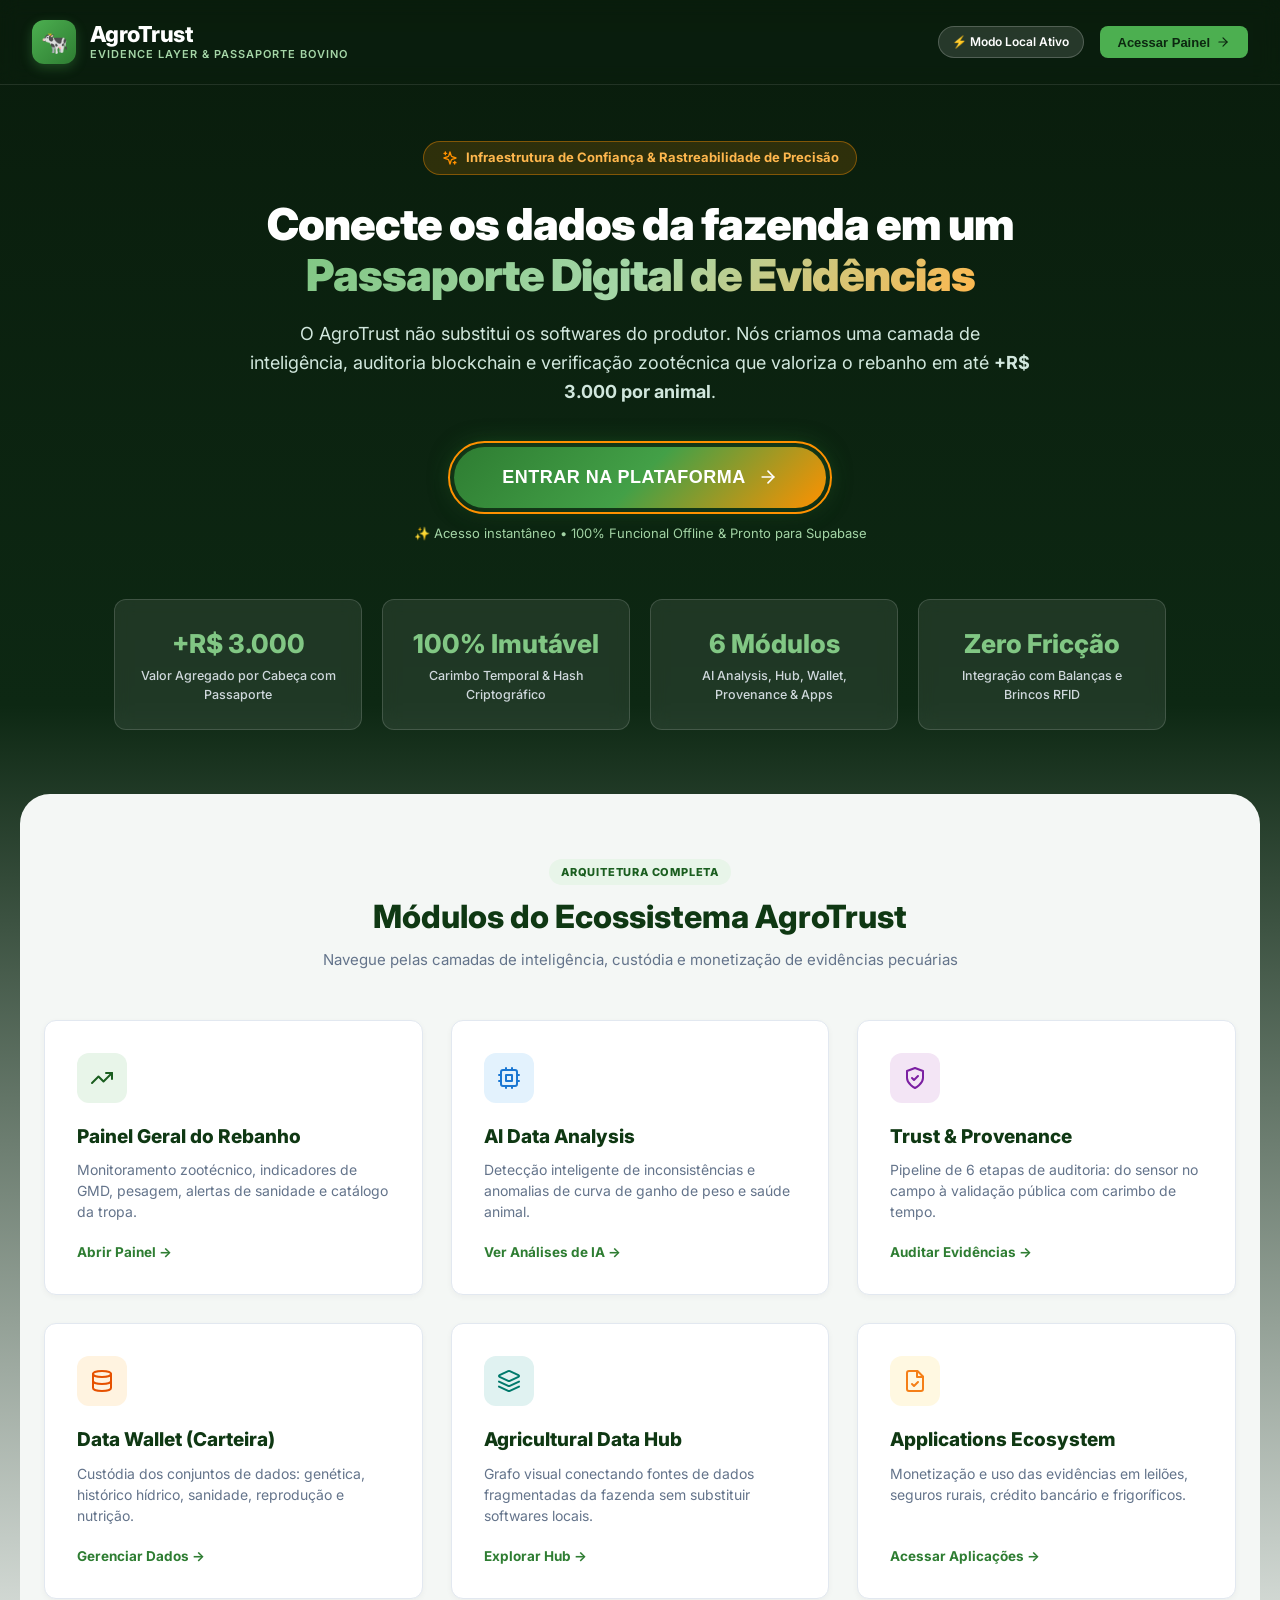
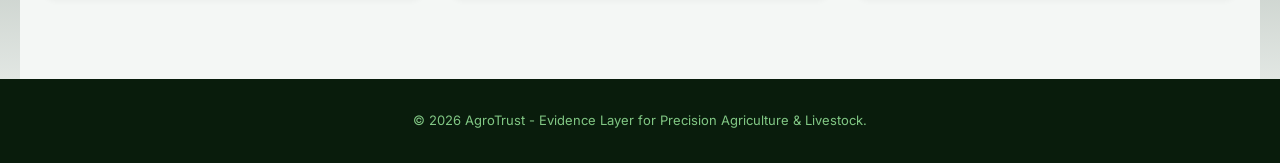
==== index.html @ 1396b115 "feat: AgroTrust Dashboard (client-side, GitHub Pages)" ====
﻿<!doctype html>
<html lang="pt-BR">
  <head>
    <meta charset="UTF-8" />
    <link rel="icon" type="image/svg+xml" href="data:image/svg+xml,<svg xmlns='http://www.w3.org/2000/svg' viewBox='0 0 100 100'><text y='.9em' font-size='90'>ðŸŒ¿</text></svg>" />
    <meta name="viewport" content="width=device-width, initial-scale=1.0" />
    <title>AgroTrust - Dashboard & Passaporte Bovino</title>
    <link rel="preconnect" href="https://fonts.googleapis.com">
    <link rel="preconnect" href="https://fonts.gstatic.com" crossorigin>
    <link href="https://fonts.googleapis.com/css2?family=Inter:wght@400;500;600;700;800&display=swap" rel="stylesheet">
    <script type="module" crossorigin src="./assets/index-BwUXd-d3.js"></script>
    <link rel="stylesheet" crossorigin href="./assets/index-Dzuu6S4i.css">
  </head>
  <body>
    <div id="root"></div>
  </body>
</html>
---- assets/index-Dzuu6S4i.css ----
@import"https://fonts.googleapis.com/css2?family=Inter:wght@300;400;500;600;700;800;900&family=JetBrains+Mono:wght@400;600;700&display=swap";:root{--primary-dark: #0f3813;--primary-medium: #1b5e20;--primary-green: #2e7d32;--primary-light: #4caf50;--primary-bg: #e8f5e9;--primary-border: #c8e6c9;--orange-dark: #e65100;--orange-medium: #ff6f00;--orange-light: #ff9100;--orange-bg: #fff3e0;--orange-border: #ffe0b2;--blue-dark: #0d47a1;--blue-medium: #1976d2;--blue-light: #42a5f5;--blue-bg: #e3f2fd;--red-alert: #d32f2f;--red-bg: #ffebee;--yellow-warn: #fbc02d;--yellow-bg: #fffde7;--bg-main: #f4f7f5;--bg-card: #ffffff;--sidebar-bg: #0c2710;--sidebar-hover: #153c1b;--border-color: #e2e8f0;--text-main: #0f172a;--text-muted: #64748b;--shadow-sm: 0 2px 6px rgba(0, 0, 0, .04);--shadow-md: 0 4px 14px rgba(0, 0, 0, .06);--shadow-lg: 0 12px 28px rgba(15, 56, 19, .12);--radius-sm: 8px;--radius-md: 12px;--radius-lg: 16px}*{margin:0;padding:0;box-sizing:border-box}body{font-family:Inter,-apple-system,BlinkMacSystemFont,Segoe UI,Roboto,sans-serif;background-color:var(--bg-main);color:var(--text-main);line-height:1.5;min-height:100vh}.landing-wrapper{min-height:100vh;background:linear-gradient(180deg,#091c0c,#0d2813 40%,#f4f7f5);color:#fff}.landing-nav{padding:1.25rem 2rem;border-bottom:1px solid rgba(255,255,255,.1);-webkit-backdrop-filter:blur(10px);backdrop-filter:blur(10px);position:sticky;top:0;z-index:100}.landing-nav-container{max-width:1280px;margin:0 auto;display:flex;justify-content:space-between;align-items:center}.landing-logo{display:flex;align-items:center;gap:.85rem}.landing-logo-badge{width:44px;height:44px;background:linear-gradient(135deg,var(--primary-light),var(--primary-green));border-radius:12px;display:flex;align-items:center;justify-content:center;font-size:22px;box-shadow:0 4px 12px #4caf504d}.landing-logo h2{font-size:22px;font-weight:800;letter-spacing:-.5px;line-height:1.1;color:#fff}.landing-logo p{font-size:11px;color:#a5d6a7;text-transform:uppercase;letter-spacing:1px;font-weight:600}.landing-nav-meta{display:flex;align-items:center;gap:1rem}.system-pill{font-size:12px;background:#ffffff1f;padding:.35rem .85rem;border-radius:20px;border:1px solid rgba(255,255,255,.2);font-weight:600}.btn-landing-cta-mini{background:var(--primary-light);color:#0c2710;border:none;padding:.55rem 1.1rem;border-radius:var(--radius-sm);font-weight:700;font-size:13px;cursor:pointer;display:flex;align-items:center;gap:.4rem;transition:all .2s}.btn-landing-cta-mini:hover{background:#fff;transform:translateY(-2px)}.landing-hero{max-width:1000px;margin:3.5rem auto 2.5rem;padding:0 1.5rem;text-align:center}.hero-tag{display:inline-flex;align-items:center;gap:.5rem;background:#ff910026;border:1px solid rgba(255,145,0,.4);padding:.4rem 1.1rem;border-radius:30px;font-size:13px;font-weight:700;color:#ffb74d;margin-bottom:1.5rem}.hero-title{font-size:44px;font-weight:900;line-height:1.15;letter-spacing:-1px;margin-bottom:1.25rem;color:#fff}.highlight-text{background:linear-gradient(135deg,#81c784,#a5d6a7,#ffb74d);-webkit-background-clip:text;-webkit-text-fill-color:transparent}.hero-description{font-size:18px;color:#d1e7dd;max-width:780px;margin:0 auto 2.5rem;line-height:1.6}.hero-cta-group{display:flex;flex-direction:column;align-items:center;gap:1rem;margin-bottom:3.5rem}.btn-pulse-enter{position:relative;background:linear-gradient(135deg,#2e7d32,#43a047,#ff9100);color:#fff;border:none;padding:1.25rem 3rem;font-size:18px;font-weight:800;letter-spacing:.5px;border-radius:50px;cursor:pointer;box-shadow:0 0 25px #2e7d3299,0 8px 20px #0000004d;transition:all .3s ease}.btn-pulse-enter:hover{transform:translateY(-4px) scale(1.03);box-shadow:0 0 35px #ff9100cc,0 12px 28px #0006}.pulse-ring{position:absolute;top:-6px;left:-6px;right:-6px;bottom:-6px;border:2px solid #ff9100;border-radius:56px;animation:pulseAnimation 2s infinite cubic-bezier(.4,0,.6,1);pointer-events:none}@keyframes pulseAnimation{0%{transform:scale(.95);opacity:.9}50%{transform:scale(1.1);opacity:.3}to{transform:scale(1.2);opacity:0}}.pulse-button-text{display:flex;align-items:center;gap:.75rem;position:relative;z-index:2}.hero-subtext{font-size:13px;color:#a5d6a7}.landing-metrics-strip{max-width:1100px;margin:0 auto 4rem;padding:0 1.5rem;display:grid;grid-template-columns:repeat(4,1fr);gap:1.25rem}.metric-box{background:#ffffff14;border:1px solid rgba(255,255,255,.15);border-radius:var(--radius-md);padding:1.5rem;text-align:center;-webkit-backdrop-filter:blur(8px);backdrop-filter:blur(8px)}.metric-box h3{font-size:26px;font-weight:800;color:#81c784;margin-bottom:.25rem}.metric-box p{font-size:12.5px;color:#cfd8dc;font-weight:500}.landing-features{max-width:1240px;margin:0 auto;padding:4rem 1.5rem 5rem;background:var(--bg-main);color:var(--text-main);border-radius:30px 30px 0 0}.section-title-wrap{text-align:center;margin-bottom:3rem}.section-title-wrap h2{font-size:32px;font-weight:800;color:var(--primary-dark);margin-top:.5rem;margin-bottom:.5rem}.section-title-wrap p{font-size:15px;color:var(--text-muted)}.features-grid{display:grid;grid-template-columns:repeat(auto-fit,minmax(340px,1fr));gap:1.75rem}.feature-card{background:#fff;border-radius:var(--radius-md);padding:2rem;border:1px solid var(--border-color);box-shadow:var(--shadow-sm);cursor:pointer;transition:all .3s cubic-bezier(.16,1,.3,1);display:flex;flex-direction:column}.feature-card:hover{transform:translateY(-6px);box-shadow:var(--shadow-lg);border-color:var(--primary-border)}.feature-icon{width:50px;height:50px;border-radius:12px;display:flex;align-items:center;justify-content:center;margin-bottom:1.25rem}.feature-card h3{font-size:19px;font-weight:800;color:var(--primary-dark);margin-bottom:.5rem}.feature-card p{font-size:14px;color:var(--text-muted);line-height:1.5;margin-bottom:1.25rem;flex:1}.feature-link{font-size:13.5px;font-weight:700;color:var(--primary-green);display:inline-flex;align-items:center;gap:.3rem}.landing-footer{text-align:center;padding:2rem;background:#091c0c;color:#81c784;font-size:13px}.app-shell{display:flex;min-height:100vh}.app-sidebar{width:270px;background:var(--sidebar-bg);color:#fff;display:flex;flex-direction:column;border-right:1px solid rgba(255,255,255,.08);flex-shrink:0;position:sticky;top:0;height:100vh;overflow-y:auto}.sidebar-brand{padding:1.25rem 1.5rem;border-bottom:1px solid rgba(255,255,255,.08)}.sidebar-brand-link{display:flex;align-items:center;gap:.75rem;text-decoration:none;color:#fff}.sidebar-logo-icon{width:38px;height:38px;background:var(--primary-green);border-radius:10px;display:flex;align-items:center;justify-content:center;font-size:18px}.sidebar-brand-text{display:flex;flex-direction:column}.brand-name{font-size:18px;font-weight:800;color:#fff;line-height:1.1}.brand-tag{font-size:10.5px;color:#81c784;text-transform:uppercase;letter-spacing:.8px;font-weight:600}.sidebar-status-box{margin:1rem 1.25rem .5rem;padding:.65rem .85rem;background:#ffffff0d;border:1px solid rgba(255,255,255,.1);border-radius:var(--radius-sm);display:flex;align-items:center;gap:.65rem}.status-indicator-dot{width:8px;height:8px;background:#4caf50;border-radius:50%;box-shadow:0 0 8px #4caf50}.status-text{display:flex;flex-direction:column}.status-text strong{font-size:11px;color:#e2e8f0}.status-text span{font-size:10px;color:#94a3b8}.sidebar-nav{padding:1rem .85rem;display:flex;flex-direction:column;gap:.25rem;flex:1}.nav-section-title{font-size:10px;font-weight:800;color:#64748b;letter-spacing:.8px;padding:.85rem .65rem .35rem}.sidebar-nav-item{display:flex;align-items:center;gap:.75rem;padding:.65rem .85rem;color:#cbd5e1;text-decoration:none;font-size:13px;font-weight:600;border-radius:var(--radius-sm);transition:all .2s;border:none;background:transparent;width:100%;text-align:left;cursor:pointer}.sidebar-nav-item:hover{background:var(--sidebar-hover);color:#fff}.sidebar-nav-item.active{background:linear-gradient(90deg,#1b5e20,#2e7d32);color:#fff;box-shadow:0 2px 8px #0003}.sidebar-badge-new{margin-left:auto;font-size:10px;background:#ff9100;color:#000;padding:.15rem .45rem;border-radius:10px;font-weight:800}.sidebar-footer{padding:1rem 1.25rem;border-top:1px solid rgba(255,255,255,.08);display:flex;align-items:center;justify-content:space-between}.sidebar-user-card{display:flex;align-items:center;gap:.65rem}.user-initials{width:32px;height:32px;background:#2e7d32;border-radius:50%;display:flex;align-items:center;justify-content:center;font-size:12px;font-weight:800;color:#fff}.user-details{display:flex;flex-direction:column}.user-name{font-size:12.5px;font-weight:700;color:#fff}.user-role{font-size:10.5px;color:#81c784}.sidebar-exit-btn{color:#94a3b8;padding:.4rem;border-radius:6px;transition:all .2s}.sidebar-exit-btn:hover{color:#ff5252;background:#ffffff1a}.app-main-content{flex:1;display:flex;flex-direction:column;min-width:0}.app-topheader{background:#fff;padding:.85rem 2rem;border-bottom:1px solid var(--border-color);display:flex;justify-content:space-between;align-items:center;position:sticky;top:0;z-index:50;gap:1rem;flex-wrap:wrap}.topheader-titles h1{font-size:19px;font-weight:800;color:var(--primary-dark);line-height:1.2}.topheader-titles p{font-size:12px;color:var(--text-muted)}.topheader-center-mode{display:flex;align-items:center}.mode-selector-pill{display:flex;background:#f1f5f9;border-radius:30px;padding:.25rem;border:1px solid var(--border-color)}.mode-btn{border:none;background:transparent;padding:.45rem 1rem;border-radius:20px;font-size:12.5px;font-weight:700;color:var(--text-muted);cursor:pointer;transition:all .2s ease;display:flex;align-items:center;gap:.4rem}.mode-btn:hover{color:var(--text-main)}.mode-btn.active{background:var(--primary-green);color:#fff;box-shadow:0 2px 8px #2e7d3240}.topheader-actions{display:flex;align-items:center;gap:.75rem}.connection-pill{font-size:12px;padding:.35rem .75rem;border-radius:20px;font-weight:700;display:flex;align-items:center;gap:.4rem}.connection-pill.online{background:#e8f5e9;color:#2e7d32;border:1px solid #c8e6c9}.connection-pill.offline{background:#fff3e0;color:#e65100;border:1px solid #ffe0b2}.btn-header-secondary{background:#f8fafc;border:1px solid var(--border-color);padding:.5rem .9rem;border-radius:var(--radius-sm);font-size:12.5px;font-weight:700;color:var(--text-main);display:flex;align-items:center;gap:.4rem;cursor:pointer}.btn-header-secondary:hover{background:#e2e8f0}.btn-header-primary{background:var(--primary-green);color:#fff;border:none;padding:.5rem 1rem;border-radius:var(--radius-sm);font-size:12.5px;font-weight:700;display:flex;align-items:center;gap:.4rem;cursor:pointer;box-shadow:0 2px 6px #2e7d3233}.btn-header-primary:hover{background:var(--primary-dark)}.app-page-body{padding:1.75rem;flex:1}.subpage-container{max-width:1280px;margin:0 auto}.module-banner{color:#fff;padding:1.75rem 2rem;border-radius:var(--radius-lg);margin-bottom:2rem;box-shadow:var(--shadow-md);display:flex;justify-content:space-between;align-items:center;flex-wrap:wrap;gap:1.5rem}.module-banner.corte{background:linear-gradient(135deg,#b71c1c,#880e4f)}.module-banner.leite{background:linear-gradient(135deg,#0288d1,#01579b)}.module-banner-text h2{font-size:22px;font-weight:800;margin-top:.35rem;margin-bottom:.25rem}.module-banner-text p{font-size:13px;opacity:.9;max-width:640px}.module-banner-stats{display:flex;gap:1rem}.mb-stat{background:#ffffff26;border:1px solid rgba(255,255,255,.25);border-radius:var(--radius-md);padding:.75rem 1.25rem;text-align:center;-webkit-backdrop-filter:blur(8px);backdrop-filter:blur(8px)}.mb-stat .val{font-size:24px;font-weight:900;display:block}.mb-stat .lbl{font-size:11px;color:#e2e8f0;font-weight:600}.weather-alert-strip{background:#fff;border-radius:var(--radius-md);padding:1rem 1.5rem;border:1px solid var(--border-color);margin-bottom:1.5rem;display:flex;justify-content:space-between;align-items:center;flex-wrap:wrap;gap:1rem}.weather-item{display:flex;align-items:center;gap:.75rem;font-size:13px}.weather-item strong{display:block;color:var(--text-main)}.weather-item span{color:var(--text-muted)}.weather-item.itu-box{background:#e8f5e9;padding:.5rem 1rem;border-radius:var(--radius-sm);border:1px solid #c8e6c9}.weather-item.itu-box strong{color:#1b5e20}.quick-access-banner{display:grid;grid-template-columns:repeat(auto-fit,minmax(180px,1fr));gap:1rem;margin-bottom:2rem}.qa-item{background:#fff;border:1px solid var(--border-color);border-radius:var(--radius-sm);padding:1rem;cursor:pointer;transition:all .2s;box-shadow:var(--shadow-sm)}.qa-item:hover{transform:translateY(-3px);border-color:var(--primary-green);box-shadow:var(--shadow-md)}.qa-item span{font-size:13.5px;font-weight:800;color:var(--primary-dark);display:block;margin-bottom:.2rem}.qa-item small{font-size:11.5px;color:var(--text-muted)}.corte-grid{display:grid;grid-template-columns:1fr 1fr;gap:1.75rem;margin-bottom:2rem}.corte-card{background:#fff;border-radius:var(--radius-md);padding:1.75rem;border:1px solid var(--border-color);box-shadow:var(--shadow-sm)}.corte-table-card{background:#fff;border-radius:var(--radius-md);padding:1.75rem;border:1px solid var(--border-color);box-shadow:var(--shadow-sm);margin-bottom:2.5rem}.sim-controls{display:flex;flex-direction:column;gap:1.25rem;margin-bottom:1.5rem}.sim-field label{display:flex;justify-content:space-between;font-size:13px;color:var(--text-main);margin-bottom:.4rem}.sim-field input[type=range]{width:100%;accent-color:var(--primary-green)}.sim-results-grid{display:grid;grid-template-columns:repeat(3,1fr);gap:1rem}.sim-result-card{background:#f8fafc;border:1px solid var(--border-color);padding:1rem;border-radius:var(--radius-sm);text-align:center}.sim-result-card.highlight{background:#e8f5e9;border-color:#a5d6a7}.sim-result-card span{font-size:11px;text-transform:uppercase;color:var(--text-muted);font-weight:700;display:block;margin-bottom:.35rem}.sim-result-card strong{font-size:17px;color:var(--text-main)}.lotes-list{display:flex;flex-direction:column;gap:.85rem}.lote-item{padding:.85rem 1rem;background:#f8fafc;border:1px solid var(--border-color);border-radius:var(--radius-sm);display:flex;justify-content:space-between;align-items:center}.lote-item strong{font-size:13.5px;color:var(--primary-dark)}.lote-item p{font-size:11.5px;color:var(--text-muted);margin-top:.15rem}.lote-badge-meta{display:flex;flex-direction:column;align-items:flex-end;gap:.3rem}.lote-count{font-size:11.5px;color:#64748b;font-weight:600}.tanque-status-box{background:#f8fafc;border:1px solid var(--border-color);border-radius:var(--radius-sm);padding:1.25rem;display:flex;flex-direction:column;gap:.75rem}.tanque-metric{display:flex;justify-content:space-between;align-items:center;font-size:13px}.tanque-metric span{color:var(--text-muted)}.tasks-grid{display:grid;grid-template-columns:repeat(auto-fill,minmax(260px,1fr));gap:1.25rem}.task-item-box{padding:1.25rem;border:1px solid var(--border-color);border-radius:var(--radius-md);cursor:pointer;transition:all .2s;display:flex;flex-direction:column;justify-content:space-between}.task-item-box:hover{transform:translateY(-2px);box-shadow:var(--shadow-sm)}.task-top{display:flex;justify-content:space-between;align-items:center;margin-bottom:.75rem}.task-setor{font-size:11px;text-transform:uppercase;font-weight:800;color:var(--text-muted)}.task-item-box h4{font-size:14px;font-weight:800;color:var(--text-main);margin-bottom:1rem}.task-bottom{display:flex;justify-content:space-between;align-items:center;font-size:11.5px;border-top:1px solid #e2e8f0;padding-top:.5rem}.stats-grid{display:grid;grid-template-columns:repeat(auto-fit,minmax(240px,1fr));gap:1.25rem;margin-bottom:2rem}.stat-card{background:#fff;border-radius:var(--radius-md);padding:1.25rem 1.5rem;display:flex;gap:1.15rem;align-items:center;box-shadow:var(--shadow-sm);border:1px solid var(--border-color);transition:all .25s ease;cursor:pointer}.stat-card:hover{transform:translateY(-3px);box-shadow:var(--shadow-md);border-color:var(--primary-border)}.stat-icon{width:54px;height:54px;border-radius:var(--radius-md);display:flex;align-items:center;justify-content:center;flex-shrink:0}.stat-info h3{font-size:24px;font-weight:800;color:var(--primary-dark);line-height:1.1;margin-bottom:.2rem}.stat-info p{font-size:12.5px;color:var(--text-muted);font-weight:600}.alerts-section{background:#fff;border-radius:var(--radius-md);padding:1.35rem 1.5rem;margin-bottom:2rem;box-shadow:var(--shadow-sm);border:1px solid #ffcdd2}.alerts-header{display:flex;justify-content:space-between;align-items:center;margin-bottom:1rem}.alerts-header h2{font-size:17px;font-weight:700;color:var(--red-alert);display:flex;align-items:center;gap:.5rem}.alert-counter{background:var(--red-alert);color:#fff;padding:.15rem .6rem;border-radius:12px;font-size:11px;font-weight:800}.alerts-list{display:flex;flex-direction:column;gap:.65rem}.alert-item{padding:.9rem 1.1rem;background:var(--red-bg);border-left:4px solid var(--red-alert);border-radius:var(--radius-sm);display:flex;align-items:center;justify-content:space-between;gap:1rem;transition:all .2s}.alert-item-content{display:flex;align-items:center;gap:.75rem;font-size:14px}.alert-item strong{color:#b71c1c;font-weight:700}.alert-time{font-size:12px;color:#888;white-space:nowrap}.btn-alert-action{background:#fff;border:1px solid #ef9a9a;color:var(--red-alert);padding:.35rem .75rem;border-radius:6px;font-size:12px;font-weight:600;cursor:pointer;transition:all .2s}.btn-alert-action:hover{background:var(--red-alert);color:#fff}.section-header{display:flex;justify-content:space-between;align-items:center;margin-bottom:1.25rem;flex-wrap:wrap;gap:1rem}.section-header h2{color:var(--primary-dark);font-size:20px;font-weight:800;display:flex;align-items:center;gap:.5rem}.filter-bar{display:flex;align-items:center;gap:.75rem;flex-wrap:wrap}.search-input-box{position:relative;min-width:260px}.search-input-box input{width:100%;padding:.6rem .9rem .6rem 2.25rem;border:1px solid var(--border-color);border-radius:var(--radius-sm);font-size:13px;background:#fff;outline:none}.search-input-box input:focus{border-color:var(--primary-green);box-shadow:0 0 0 3px #2e7d3226}.search-input-box svg{position:absolute;left:.75rem;top:50%;transform:translateY(-50%);color:var(--text-muted)}.filter-select{padding:.6rem .9rem;border:1px solid var(--border-color);border-radius:var(--radius-sm);font-size:13px;background:#fff;color:var(--text-main);outline:none;cursor:pointer}.animals-grid{display:grid;grid-template-columns:repeat(auto-fill,minmax(300px,1fr));gap:1.5rem;margin-bottom:2.5rem}.animal-card{background:#fff;border-radius:var(--radius-md);overflow:hidden;box-shadow:var(--shadow-sm);border:1px solid var(--border-color);transition:all .3s cubic-bezier(.16,1,.3,1);cursor:pointer;display:flex;flex-direction:column}.animal-card:hover{transform:translateY(-6px);box-shadow:var(--shadow-lg);border-color:var(--primary-border)}.card-header{background:linear-gradient(135deg,#e8f5e9,#c8e6c9);padding:1.25rem 1.4rem;display:flex;justify-content:space-between;align-items:center;border-bottom:1px solid #c8e6c9}.card-header h3{font-size:18px;font-weight:800;color:var(--primary-dark);margin:0}.card-header .id-tag{font-size:11px;background:#1b5e201a;color:var(--primary-dark);padding:.15rem .5rem;border-radius:4px;font-weight:700}.badge{display:inline-flex;align-items:center;gap:.35rem;background:#fff;padding:.4rem .85rem;border-radius:20px;font-size:11px;font-weight:700;box-shadow:0 1px 4px #00000014}.badge.saudavel{color:var(--primary-green);background:#fff;border:1px solid #a5d6a7}.badge.alerta{color:#c62828;background:#ffebee;border:1px solid #ef9a9a}.card-body{padding:1.25rem 1.4rem;flex:1}.info-row{display:flex;justify-content:space-between;align-items:center;margin-bottom:.75rem;font-size:13.5px}.info-row:last-child{margin-bottom:0;padding-top:.75rem;border-top:1px dashed #e2e8f0}.info-row span{color:var(--text-muted);font-weight:500}.info-row strong{color:var(--primary-dark);font-weight:700}.card-action{margin:0 1.4rem 1.25rem;padding:.75rem 1rem;background:var(--primary-green);color:#fff;border:none;border-radius:var(--radius-sm);cursor:pointer;display:flex;align-items:center;justify-content:center;gap:.5rem;font-weight:700;font-size:13px;transition:all .2s ease}.card-action:hover{background:var(--primary-dark);transform:translateY(-1px)}.detailed-table-container{background:#fff;border-radius:var(--radius-md);padding:1.5rem;box-shadow:var(--shadow-sm);border:1px solid var(--border-color);margin-bottom:3rem;overflow-x:auto}.detailed-table{width:100%;border-collapse:collapse;text-align:left}.detailed-table th{background:#f8fafc;padding:.85rem 1rem;font-size:12px;font-weight:700;text-transform:uppercase;color:var(--text-muted);border-bottom:2px solid var(--border-color);letter-spacing:.5px}.detailed-table td{padding:1rem;font-size:13.5px;border-bottom:1px solid #f1f5f9;vertical-align:middle}.detailed-table tr:hover td{background-color:#f8faf9}.btn-table-action{background:var(--primary-bg);color:var(--primary-dark);border:1px solid var(--primary-border);padding:.45rem .9rem;border-radius:6px;font-size:12px;font-weight:700;cursor:pointer;display:inline-flex;align-items:center;gap:.4rem;transition:all .2s}.btn-table-action:hover{background:var(--primary-green);color:#fff}.modal-overlay{position:fixed;top:0;left:0;right:0;bottom:0;background:#000000a6;-webkit-backdrop-filter:blur(4px);backdrop-filter:blur(4px);display:flex;align-items:center;justify-content:center;z-index:1000;padding:1.25rem}.modal-card{background:#fff;width:100%;max-width:540px;border-radius:var(--radius-lg);overflow:hidden;box-shadow:0 20px 40px #00000040;animation:modalFadeIn .25s ease-out}@keyframes modalFadeIn{0%{opacity:0;transform:scale(.95)}to{opacity:1;transform:scale(1)}}.modal-header{background:linear-gradient(135deg,var(--primary-dark) 0%,var(--primary-green) 100%);color:#fff;padding:1.25rem 1.5rem;display:flex;justify-content:space-between;align-items:center}.modal-header h3{font-size:18px;font-weight:700;display:flex;align-items:center;gap:.5rem}.btn-close-modal{background:#fff3;border:none;color:#fff;width:32px;height:32px;border-radius:50%;cursor:pointer;display:flex;align-items:center;justify-content:center}.modal-body{padding:1.5rem}.form-group{margin-bottom:1.15rem}.form-group label{display:block;font-size:12px;font-weight:700;color:var(--text-main);margin-bottom:.35rem;text-transform:uppercase}.form-group input,.form-group select{width:100%;padding:.65rem .9rem;border:1px solid var(--border-color);border-radius:var(--radius-sm);font-size:14px;outline:none}.form-group input:focus,.form-group select:focus{border-color:var(--primary-green);box-shadow:0 0 0 3px #2e7d3226}.form-row{display:grid;grid-template-columns:1fr 1fr;gap:1rem}.modal-footer{padding:1rem 1.5rem;background:#f8fafc;border-top:1px solid var(--border-color);display:flex;justify-content:flex-end;gap:.75rem}.btn-primary{background:var(--primary-green);color:#fff;padding:.65rem 1.35rem;border:none;border-radius:var(--radius-sm);cursor:pointer;font-weight:700;font-size:13.5px;display:inline-flex;align-items:center;gap:.5rem;transition:all .2s;box-shadow:0 2px 6px #2e7d3233}.btn-primary:hover{background:var(--primary-dark);transform:translateY(-1px)}.btn-secondary{background:#fff;color:var(--text-main);border:1px solid var(--border-color);padding:.65rem 1.25rem;border-radius:var(--radius-sm);cursor:pointer;font-weight:600;font-size:13.5px;transition:all .2s}.btn-secondary:hover{background:#f1f5f9}.qr-scanner-box{background:#0f172a;border-radius:var(--radius-md);padding:2rem 1rem;text-align:center;color:#fff;border:2px dashed #4caf50;position:relative;overflow:hidden;margin-bottom:1.25rem}.scanner-beam{position:absolute;left:0;right:0;height:2px;background:#4caf50;box-shadow:0 0 10px #4caf50,0 0 20px #4caf50;animation:scanMove 2s infinite ease-in-out}@keyframes scanMove{0%{top:10%}50%{top:90%}to{top:10%}}.qr-select-list{display:flex;flex-direction:column;gap:.5rem}.qr-item-button{background:#f8fafc;border:1px solid var(--border-color);padding:.75rem 1rem;border-radius:var(--radius-sm);text-align:left;cursor:pointer;display:flex;justify-content:space-between;align-items:center;transition:all .2s}.qr-item-button:hover{background:#e8f5e9;border-color:var(--primary-green)}.loading-screen{min-height:100vh;display:flex;flex-direction:column;align-items:center;justify-content:center;gap:1.5rem;background:linear-gradient(135deg,#091c0c,#1b5e20);color:#fff}.spinner{width:50px;height:50px;border:4px solid rgba(255,255,255,.2);border-top-color:#fff;border-radius:50%;animation:spin .8s linear infinite}@keyframes spin{to{transform:rotate(360deg)}}.badge-pill{font-size:11px;font-weight:800;letter-spacing:.8px;background:#e8f5e9;color:#1b5e20;padding:.3rem .75rem;border-radius:20px;display:inline-block;text-transform:uppercase}@media (max-width: 900px){.app-shell{flex-direction:column}.app-sidebar{width:100%;height:auto;position:static}.corte-grid,.sim-results-grid{grid-template-columns:1fr}.landing-metrics-strip{grid-template-columns:1fr 1fr}}@media (max-width: 600px){.hero-title{font-size:28px}.landing-metrics-strip,.stats-grid{grid-template-columns:1fr}.topheader-center-mode{width:100%;justify-content:center}.btn-pulse-enter{padding:1rem 1.8rem;font-size:15px}}
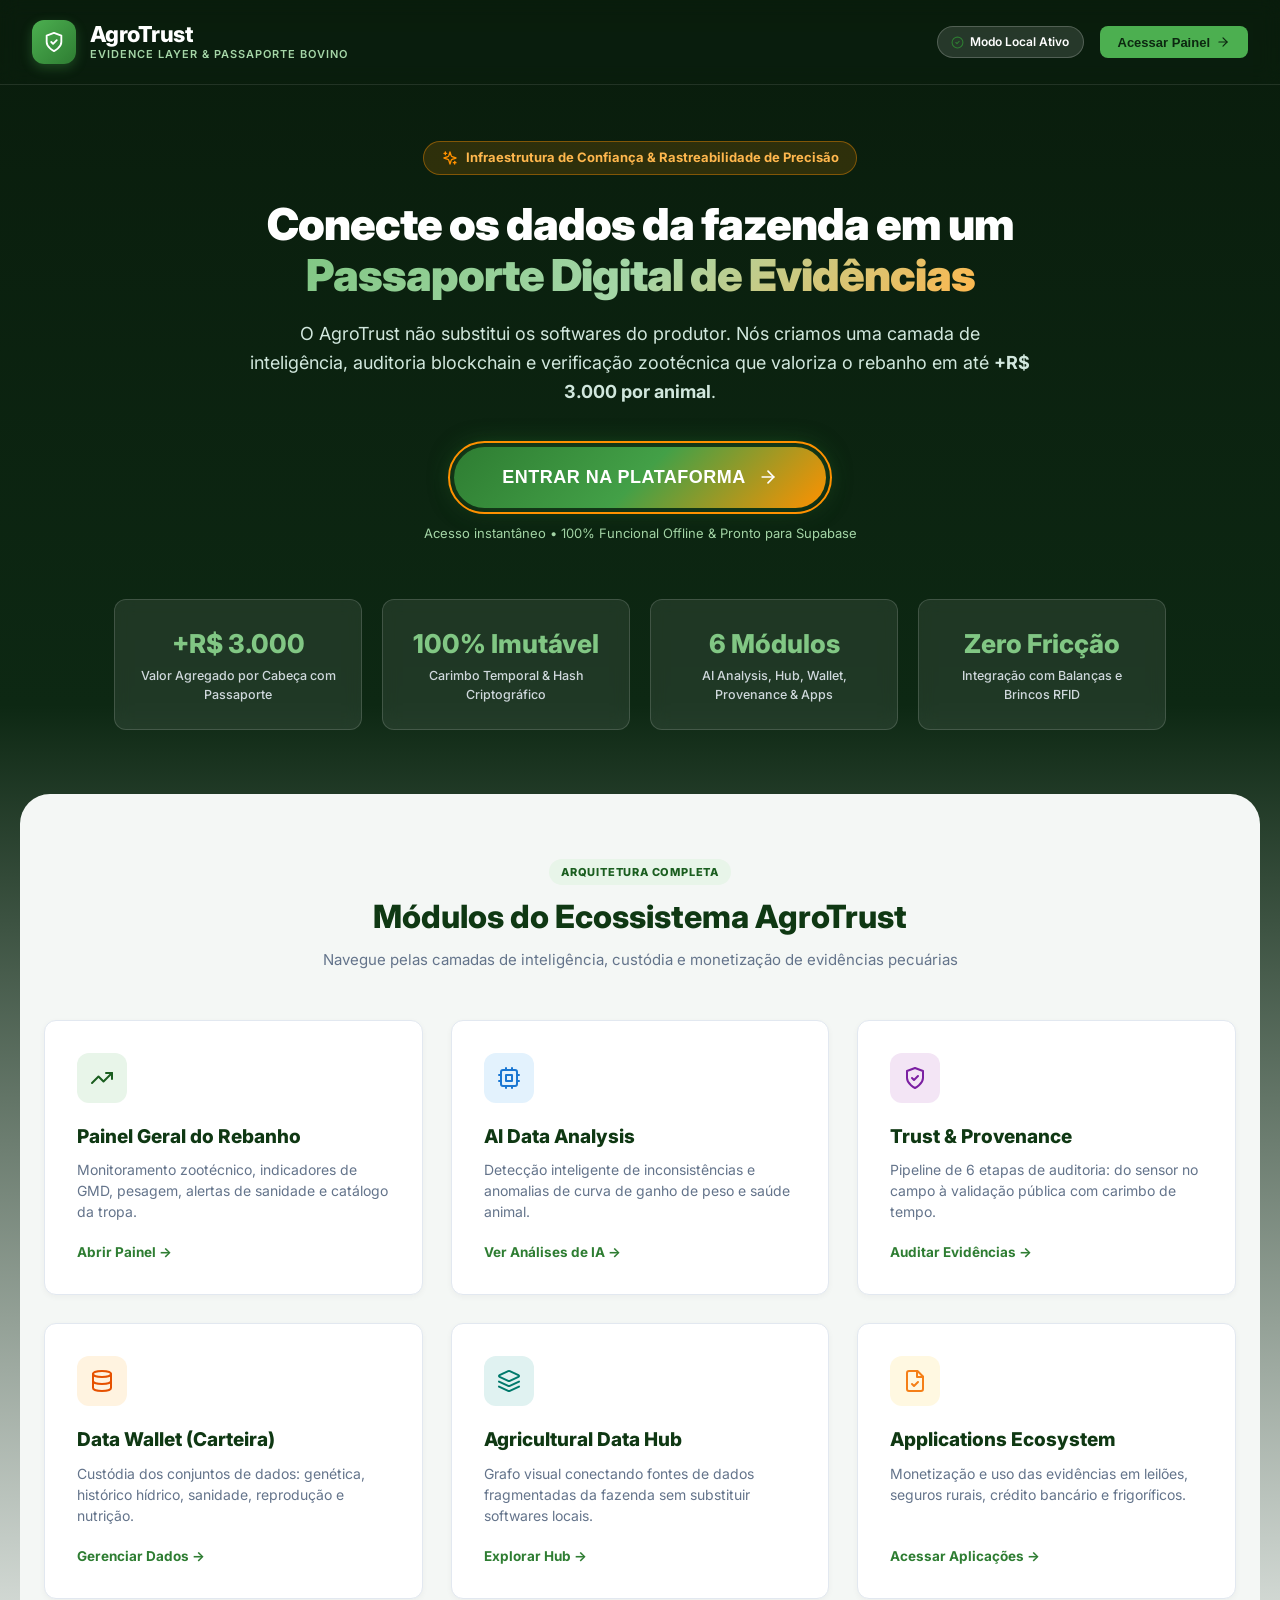
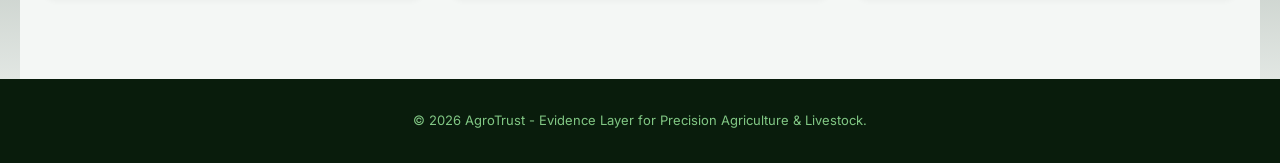
==== commit bd074b38: "Deploy AgroTrust v2.0-SaaS: Suporte Hibrido SISBOV, Carencia Sanitaria e Ocultacao Financeira Public" ====
--- a/index.html
+++ b/index.html
@@ -1,18 +1,17 @@
-﻿<!doctype html>
+<!doctype html>
 <html lang="pt-BR">
   <head>
     <meta charset="UTF-8" />
-    <link rel="icon" type="image/svg+xml" href="data:image/svg+xml,<svg xmlns='http://www.w3.org/2000/svg' viewBox='0 0 100 100'><text y='.9em' font-size='90'>ðŸŒ¿</text></svg>" />
+    <link rel="icon" type="image/svg+xml" href="data:image/svg+xml,<svg xmlns='http://www.w3.org/2000/svg' viewBox='0 0 100 100'><text y='.9em' font-size='90'>🌿</text></svg>" />
     <meta name="viewport" content="width=device-width, initial-scale=1.0" />
     <title>AgroTrust - Dashboard & Passaporte Bovino</title>
     <link rel="preconnect" href="https://fonts.googleapis.com">
     <link rel="preconnect" href="https://fonts.gstatic.com" crossorigin>
     <link href="https://fonts.googleapis.com/css2?family=Inter:wght@400;500;600;700;800&display=swap" rel="stylesheet">
-    <script type="module" crossorigin src="./assets/index-BwUXd-d3.js"></script>
-    <link rel="stylesheet" crossorigin href="./assets/index-Dzuu6S4i.css">
+    <script type="module" crossorigin src="/assets/index-BzMypH9L.js"></script>
+    <link rel="stylesheet" crossorigin href="/assets/index-BzqEzkPD.css">
   </head>
   <body>
     <div id="root"></div>
   </body>
 </html>
-
--- a/assets/index-BzqEzkPD.css
+++ b/assets/index-BzqEzkPD.css
@@ -0,0 +1 @@
+@import"https://fonts.googleapis.com/css2?family=Inter:wght@300;400;500;600;700;800;900&family=JetBrains+Mono:wght@400;600;700&display=swap";:root{--primary-dark: #0f3813;--primary-medium: #1b5e20;--primary-green: #2e7d32;--primary-light: #4caf50;--primary-bg: #e8f5e9;--primary-border: #c8e6c9;--orange-dark: #e65100;--orange-medium: #ff6f00;--orange-light: #ff9100;--orange-bg: #fff3e0;--orange-border: #ffe0b2;--blue-dark: #0d47a1;--blue-medium: #1976d2;--blue-light: #42a5f5;--blue-bg: #e3f2fd;--red-alert: #d32f2f;--red-bg: #ffebee;--yellow-warn: #fbc02d;--yellow-bg: #fffde7;--bg-main: #f4f7f5;--bg-card: #ffffff;--sidebar-bg: #0c2710;--sidebar-hover: #153c1b;--border-color: #e2e8f0;--text-main: #0f172a;--text-muted: #64748b;--shadow-sm: 0 2px 6px rgba(0, 0, 0, .04);--shadow-md: 0 4px 14px rgba(0, 0, 0, .06);--shadow-lg: 0 12px 28px rgba(15, 56, 19, .12);--radius-sm: 8px;--radius-md: 12px;--radius-lg: 16px}*{margin:0;padding:0;box-sizing:border-box}body{font-family:Inter,-apple-system,BlinkMacSystemFont,Segoe UI,Roboto,sans-serif;background-color:var(--bg-main);color:var(--text-main);line-height:1.5;min-height:100vh}.landing-wrapper{min-height:100vh;background:linear-gradient(180deg,#091c0c,#0d2813 40%,#f4f7f5);color:#fff}.landing-nav{padding:1.25rem 2rem;border-bottom:1px solid rgba(255,255,255,.1);-webkit-backdrop-filter:blur(10px);backdrop-filter:blur(10px);position:sticky;top:0;z-index:100}.landing-nav-container{max-width:1280px;margin:0 auto;display:flex;justify-content:space-between;align-items:center}.landing-logo{display:flex;align-items:center;gap:.85rem}.landing-logo-badge{width:44px;height:44px;background:linear-gradient(135deg,var(--primary-light),var(--primary-green));border-radius:12px;display:flex;align-items:center;justify-content:center;font-size:22px;box-shadow:0 4px 12px #4caf504d}.landing-logo h2{font-size:22px;font-weight:800;letter-spacing:-.5px;line-height:1.1;color:#fff}.landing-logo p{font-size:11px;color:#a5d6a7;text-transform:uppercase;letter-spacing:1px;font-weight:600}.landing-nav-meta{display:flex;align-items:center;gap:1rem}.system-pill{font-size:12px;background:#ffffff1f;padding:.35rem .85rem;border-radius:20px;border:1px solid rgba(255,255,255,.2);font-weight:600}.btn-landing-cta-mini{background:var(--primary-light);color:#0c2710;border:none;padding:.55rem 1.1rem;border-radius:var(--radius-sm);font-weight:700;font-size:13px;cursor:pointer;display:flex;align-items:center;gap:.4rem;transition:all .2s}.btn-landing-cta-mini:hover{background:#fff;transform:translateY(-2px)}.landing-hero{max-width:1000px;margin:3.5rem auto 2.5rem;padding:0 1.5rem;text-align:center}.hero-tag{display:inline-flex;align-items:center;gap:.5rem;background:#ff910026;border:1px solid rgba(255,145,0,.4);padding:.4rem 1.1rem;border-radius:30px;font-size:13px;font-weight:700;color:#ffb74d;margin-bottom:1.5rem}.hero-title{font-size:44px;font-weight:900;line-height:1.15;letter-spacing:-1px;margin-bottom:1.25rem;color:#fff}.highlight-text{background:linear-gradient(135deg,#81c784,#a5d6a7,#ffb74d);-webkit-background-clip:text;-webkit-text-fill-color:transparent}.hero-description{font-size:18px;color:#d1e7dd;max-width:780px;margin:0 auto 2.5rem;line-height:1.6}.hero-cta-group{display:flex;flex-direction:column;align-items:center;gap:1rem;margin-bottom:3.5rem}.btn-pulse-enter{position:relative;background:linear-gradient(135deg,#2e7d32,#43a047,#ff9100);color:#fff;border:none;padding:1.25rem 3rem;font-size:18px;font-weight:800;letter-spacing:.5px;border-radius:50px;cursor:pointer;box-shadow:0 0 25px #2e7d3299,0 8px 20px #0000004d;transition:all .3s ease}.btn-pulse-enter:hover{transform:translateY(-4px) scale(1.03);box-shadow:0 0 35px #ff9100cc,0 12px 28px #0006}.pulse-ring{position:absolute;top:-6px;left:-6px;right:-6px;bottom:-6px;border:2px solid #ff9100;border-radius:56px;animation:pulseAnimation 2s infinite cubic-bezier(.4,0,.6,1);pointer-events:none}@keyframes pulseAnimation{0%{transform:scale(.95);opacity:.9}50%{transform:scale(1.1);opacity:.3}to{transform:scale(1.2);opacity:0}}.pulse-button-text{display:flex;align-items:center;gap:.75rem;position:relative;z-index:2}.hero-subtext{font-size:13px;color:#a5d6a7}.landing-metrics-strip{max-width:1100px;margin:0 auto 4rem;padding:0 1.5rem;display:grid;grid-template-columns:repeat(4,1fr);gap:1.25rem}.metric-box{background:#ffffff14;border:1px solid rgba(255,255,255,.15);border-radius:var(--radius-md);padding:1.5rem;text-align:center;-webkit-backdrop-filter:blur(8px);backdrop-filter:blur(8px)}.metric-box h3{font-size:26px;font-weight:800;color:#81c784;margin-bottom:.25rem}.metric-box p{font-size:12.5px;color:#cfd8dc;font-weight:500}.landing-features{max-width:1240px;margin:0 auto;padding:4rem 1.5rem 5rem;background:var(--bg-main);color:var(--text-main);border-radius:30px 30px 0 0}.section-title-wrap{text-align:center;margin-bottom:3rem}.section-title-wrap h2{font-size:32px;font-weight:800;color:var(--primary-dark);margin-top:.5rem;margin-bottom:.5rem}.section-title-wrap p{font-size:15px;color:var(--text-muted)}.features-grid{display:grid;grid-template-columns:repeat(auto-fit,minmax(340px,1fr));gap:1.75rem}.feature-card{background:#fff;border-radius:var(--radius-md);padding:2rem;border:1px solid var(--border-color);box-shadow:var(--shadow-sm);cursor:pointer;transition:all .3s cubic-bezier(.16,1,.3,1);display:flex;flex-direction:column}.feature-card:hover{transform:translateY(-6px);box-shadow:var(--shadow-lg);border-color:var(--primary-border)}.feature-icon{width:50px;height:50px;border-radius:12px;display:flex;align-items:center;justify-content:center;margin-bottom:1.25rem}.feature-card h3{font-size:19px;font-weight:800;color:var(--primary-dark);margin-bottom:.5rem}.feature-card p{font-size:14px;color:var(--text-muted);line-height:1.5;margin-bottom:1.25rem;flex:1}.feature-link{font-size:13.5px;font-weight:700;color:var(--primary-green);display:inline-flex;align-items:center;gap:.3rem}.landing-footer{text-align:center;padding:2rem;background:#091c0c;color:#81c784;font-size:13px}.app-shell{display:flex;min-height:100vh}.app-sidebar{width:270px;background:var(--sidebar-bg);color:#fff;display:flex;flex-direction:column;border-right:1px solid rgba(255,255,255,.08);flex-shrink:0;position:sticky;top:0;height:100vh;overflow-y:auto}.sidebar-brand{padding:1.25rem 1.5rem;border-bottom:1px solid rgba(255,255,255,.08)}.sidebar-brand-link{display:flex;align-items:center;gap:.75rem;text-decoration:none;color:#fff}.sidebar-logo-icon{width:38px;height:38px;background:var(--primary-green);border-radius:10px;display:flex;align-items:center;justify-content:center;font-size:18px}.sidebar-brand-text{display:flex;flex-direction:column}.brand-name{font-size:18px;font-weight:800;color:#fff;line-height:1.1}.brand-tag{font-size:10.5px;color:#81c784;text-transform:uppercase;letter-spacing:.8px;font-weight:600}.sidebar-status-box{margin:1rem 1.25rem .5rem;padding:.65rem .85rem;background:#ffffff0d;border:1px solid rgba(255,255,255,.1);border-radius:var(--radius-sm);display:flex;align-items:center;gap:.65rem}.status-indicator-dot{width:8px;height:8px;background:#4caf50;border-radius:50%;box-shadow:0 0 8px #4caf50}.status-text{display:flex;flex-direction:column}.status-text strong{font-size:11px;color:#e2e8f0}.status-text span{font-size:10px;color:#94a3b8}.sidebar-nav{padding:1rem .85rem;display:flex;flex-direction:column;gap:.25rem;flex:1}.nav-section-title{font-size:10px;font-weight:800;color:#64748b;letter-spacing:.8px;padding:.85rem .65rem .35rem}.sidebar-nav-item{display:flex;align-items:center;gap:.75rem;padding:.65rem .85rem;color:#cbd5e1;text-decoration:none;font-size:13px;font-weight:600;border-radius:var(--radius-sm);transition:all .2s;border:none;background:transparent;width:100%;text-align:left;cursor:pointer}.sidebar-nav-item:hover{background:var(--sidebar-hover);color:#fff}.sidebar-nav-item.active{background:linear-gradient(90deg,#1b5e20,#2e7d32);color:#fff;box-shadow:0 2px 8px #0003}.sidebar-badge-new{margin-left:auto;font-size:10px;background:#ff9100;color:#000;padding:.15rem .45rem;border-radius:10px;font-weight:800}.sidebar-footer{padding:1rem 1.25rem;border-top:1px solid rgba(255,255,255,.08);display:flex;align-items:center;justify-content:space-between}.sidebar-user-card{display:flex;align-items:center;gap:.65rem}.user-initials{width:32px;height:32px;background:#2e7d32;border-radius:50%;display:flex;align-items:center;justify-content:center;font-size:12px;font-weight:800;color:#fff}.user-details{display:flex;flex-direction:column}.user-name{font-size:12.5px;font-weight:700;color:#fff}.user-role{font-size:10.5px;color:#81c784}.sidebar-exit-btn{color:#94a3b8;padding:.4rem;border-radius:6px;transition:all .2s}.sidebar-exit-btn:hover{color:#ff5252;background:#ffffff1a}.app-main-content{flex:1;display:flex;flex-direction:column;min-width:0}.app-topheader{background:#fff;padding:.85rem 2rem;border-bottom:1px solid var(--border-color);display:flex;justify-content:space-between;align-items:center;position:sticky;top:0;z-index:50;gap:1rem;flex-wrap:wrap}.topheader-titles h1{font-size:19px;font-weight:800;color:var(--primary-dark);line-height:1.2}.topheader-titles p{font-size:12px;color:var(--text-muted)}.topheader-center-mode{display:flex;align-items:center}.mode-selector-pill{display:flex;background:#f1f5f9;border-radius:30px;padding:.25rem;border:1px solid var(--border-color)}.mode-btn{border:none;background:transparent;padding:.45rem 1rem;border-radius:20px;font-size:12.5px;font-weight:700;color:var(--text-muted);cursor:pointer;transition:all .2s ease;display:flex;align-items:center;gap:.4rem}.mode-btn:hover{color:var(--text-main)}.mode-btn.active{background:var(--primary-green);color:#fff;box-shadow:0 2px 8px #2e7d3240}.topheader-actions{display:flex;align-items:center;gap:.75rem}.connection-pill{font-size:12px;padding:.35rem .75rem;border-radius:20px;font-weight:700;display:flex;align-items:center;gap:.4rem}.connection-pill.online{background:#e8f5e9;color:#2e7d32;border:1px solid #c8e6c9}.connection-pill.offline{background:#fff3e0;color:#e65100;border:1px solid #ffe0b2}.btn-header-secondary{background:#f8fafc;border:1px solid var(--border-color);padding:.5rem .9rem;border-radius:var(--radius-sm);font-size:12.5px;font-weight:700;color:var(--text-main);display:flex;align-items:center;gap:.4rem;cursor:pointer}.btn-header-secondary:hover{background:#e2e8f0}.btn-header-primary{background:var(--primary-green);color:#fff;border:none;padding:.5rem 1rem;border-radius:var(--radius-sm);font-size:12.5px;font-weight:700;display:flex;align-items:center;gap:.4rem;cursor:pointer;box-shadow:0 2px 6px #2e7d3233}.btn-header-primary:hover{background:var(--primary-dark)}.app-page-body{padding:1.75rem;flex:1}.subpage-container{max-width:1280px;margin:0 auto}.module-banner{color:#fff;padding:1.75rem 2rem;border-radius:var(--radius-lg);margin-bottom:2rem;box-shadow:var(--shadow-md);display:flex;justify-content:space-between;align-items:center;flex-wrap:wrap;gap:1.5rem}.module-banner.corte{background:linear-gradient(135deg,#b71c1c,#880e4f)}.module-banner.leite{background:linear-gradient(135deg,#0288d1,#01579b)}.module-banner-text h2{font-size:22px;font-weight:800;margin-top:.35rem;margin-bottom:.25rem}.module-banner-text p{font-size:13px;opacity:.9;max-width:640px}.module-banner-stats{display:flex;gap:1rem}.mb-stat{background:#ffffff26;border:1px solid rgba(255,255,255,.25);border-radius:var(--radius-md);padding:.75rem 1.25rem;text-align:center;-webkit-backdrop-filter:blur(8px);backdrop-filter:blur(8px)}.mb-stat .val{font-size:24px;font-weight:900;display:block}.mb-stat .lbl{font-size:11px;color:#e2e8f0;font-weight:600}.weather-alert-strip{background:#fff;border-radius:var(--radius-md);padding:1rem 1.5rem;border:1px solid var(--border-color);margin-bottom:1.5rem;display:flex;justify-content:space-between;align-items:center;flex-wrap:wrap;gap:1rem}.weather-item{display:flex;align-items:center;gap:.75rem;font-size:13px}.weather-item strong{display:block;color:var(--text-main)}.weather-item span{color:var(--text-muted)}.weather-item.itu-box{background:#e8f5e9;padding:.5rem 1rem;border-radius:var(--radius-sm);border:1px solid #c8e6c9}.weather-item.itu-box strong{color:#1b5e20}.quick-access-banner{display:grid;grid-template-columns:repeat(auto-fit,minmax(180px,1fr));gap:1rem;margin-bottom:2rem}.qa-item{background:#fff;border:1px solid var(--border-color);border-radius:var(--radius-sm);padding:1rem;cursor:pointer;transition:all .2s;box-shadow:var(--shadow-sm)}.qa-item:hover{transform:translateY(-3px);border-color:var(--primary-green);box-shadow:var(--shadow-md)}.qa-item span{font-size:13.5px;font-weight:800;color:var(--primary-dark);display:block;margin-bottom:.2rem}.qa-item small{font-size:11.5px;color:var(--text-muted)}.corte-grid{display:grid;grid-template-columns:1fr 1fr;gap:1.75rem;margin-bottom:2rem}.corte-card{background:#fff;border-radius:var(--radius-md);padding:1.75rem;border:1px solid var(--border-color);box-shadow:var(--shadow-sm)}.corte-table-card{background:#fff;border-radius:var(--radius-md);padding:1.75rem;border:1px solid var(--border-color);box-shadow:var(--shadow-sm);margin-bottom:2.5rem}.sim-controls{display:flex;flex-direction:column;gap:1.25rem;margin-bottom:1.5rem}.sim-field label{display:flex;justify-content:space-between;font-size:13px;color:var(--text-main);margin-bottom:.4rem}.sim-field input[type=range]{width:100%;accent-color:var(--primary-green)}.sim-results-grid{display:grid;grid-template-columns:repeat(3,1fr);gap:1rem}.sim-result-card{background:#f8fafc;border:1px solid var(--border-color);padding:1rem;border-radius:var(--radius-sm);text-align:center}.sim-result-card.highlight{background:#e8f5e9;border-color:#a5d6a7}.sim-result-card span{font-size:11px;text-transform:uppercase;color:var(--text-muted);font-weight:700;display:block;margin-bottom:.35rem}.sim-result-card strong{font-size:17px;color:var(--text-main)}.lotes-list{display:flex;flex-direction:column;gap:.85rem}.lote-item{padding:.85rem 1rem;background:#f8fafc;border:1px solid var(--border-color);border-radius:var(--radius-sm);display:flex;justify-content:space-between;align-items:center}.lote-item strong{font-size:13.5px;color:var(--primary-dark)}.lote-item p{font-size:11.5px;color:var(--text-muted);margin-top:.15rem}.lote-badge-meta{display:flex;flex-direction:column;align-items:flex-end;gap:.3rem}.lote-count{font-size:11.5px;color:#64748b;font-weight:600}.tanque-status-box{background:#f8fafc;border:1px solid var(--border-color);border-radius:var(--radius-sm);padding:1.25rem;display:flex;flex-direction:column;gap:.75rem}.tanque-metric{display:flex;justify-content:space-between;align-items:center;font-size:13px}.tanque-metric span{color:var(--text-muted)}.tasks-grid{display:grid;grid-template-columns:repeat(auto-fill,minmax(260px,1fr));gap:1.25rem}.task-item-box{padding:1.25rem;border:1px solid var(--border-color);border-radius:var(--radius-md);cursor:pointer;transition:all .2s;display:flex;flex-direction:column;justify-content:space-between}.task-item-box:hover{transform:translateY(-2px);box-shadow:var(--shadow-sm)}.task-top{display:flex;justify-content:space-between;align-items:center;margin-bottom:.75rem}.task-setor{font-size:11px;text-transform:uppercase;font-weight:800;color:var(--text-muted)}.task-item-box h4{font-size:14px;font-weight:800;color:var(--text-main);margin-bottom:1rem}.task-bottom{display:flex;justify-content:space-between;align-items:center;font-size:11.5px;border-top:1px solid #e2e8f0;padding-top:.5rem}.stats-grid{display:grid;grid-template-columns:repeat(auto-fit,minmax(240px,1fr));gap:1.25rem;margin-bottom:2rem}.stat-card{background:#fff;border-radius:var(--radius-md);padding:1.25rem 1.5rem;display:flex;gap:1.15rem;align-items:center;box-shadow:var(--shadow-sm);border:1px solid var(--border-color);transition:all .25s ease;cursor:pointer}.stat-card:hover{transform:translateY(-3px);box-shadow:var(--shadow-md);border-color:var(--primary-border)}.stat-icon{width:54px;height:54px;border-radius:var(--radius-md);display:flex;align-items:center;justify-content:center;flex-shrink:0}.stat-info h3{font-size:24px;font-weight:800;color:var(--primary-dark);line-height:1.1;margin-bottom:.2rem}.stat-info p{font-size:12.5px;color:var(--text-muted);font-weight:600}.alerts-section{background:#fff;border-radius:var(--radius-md);padding:1.35rem 1.5rem;margin-bottom:2rem;box-shadow:var(--shadow-sm);border:1px solid #ffcdd2}.alerts-header{display:flex;justify-content:space-between;align-items:center;margin-bottom:1rem}.alerts-header h2{font-size:17px;font-weight:700;color:var(--red-alert);display:flex;align-items:center;gap:.5rem}.alert-counter{background:var(--red-alert);color:#fff;padding:.15rem .6rem;border-radius:12px;font-size:11px;font-weight:800}.alerts-list{display:flex;flex-direction:column;gap:.65rem}.alert-item{padding:.9rem 1.1rem;background:var(--red-bg);border-left:4px solid var(--red-alert);border-radius:var(--radius-sm);display:flex;align-items:center;justify-content:space-between;gap:1rem;transition:all .2s}.alert-item-content{display:flex;align-items:center;gap:.75rem;font-size:14px}.alert-item strong{color:#b71c1c;font-weight:700}.alert-time{font-size:12px;color:#888;white-space:nowrap}.btn-alert-action{background:#fff;border:1px solid #ef9a9a;color:var(--red-alert);padding:.35rem .75rem;border-radius:6px;font-size:12px;font-weight:600;cursor:pointer;transition:all .2s}.btn-alert-action:hover{background:var(--red-alert);color:#fff}.section-header{display:flex;justify-content:space-between;align-items:center;margin-bottom:1.25rem;flex-wrap:wrap;gap:1rem}.section-header h2{color:var(--primary-dark);font-size:20px;font-weight:800;display:flex;align-items:center;gap:.5rem}.filter-bar{display:flex;align-items:center;gap:.75rem;flex-wrap:wrap}.search-input-box{position:relative;min-width:260px}.search-input-box input{width:100%;padding:.6rem .9rem .6rem 2.25rem;border:1px solid var(--border-color);border-radius:var(--radius-sm);font-size:13px;background:#fff;outline:none}.search-input-box input:focus{border-color:var(--primary-green);box-shadow:0 0 0 3px #2e7d3226}.search-input-box svg{position:absolute;left:.75rem;top:50%;transform:translateY(-50%);color:var(--text-muted)}.filter-select{padding:.6rem .9rem;border:1px solid var(--border-color);border-radius:var(--radius-sm);font-size:13px;background:#fff;color:var(--text-main);outline:none;cursor:pointer}.animals-grid{display:grid;grid-template-columns:repeat(auto-fill,minmax(300px,1fr));gap:1.5rem;margin-bottom:2.5rem}.animal-card{background:#fff;border-radius:var(--radius-md);overflow:hidden;box-shadow:var(--shadow-sm);border:1px solid var(--border-color);transition:all .3s cubic-bezier(.16,1,.3,1);cursor:pointer;display:flex;flex-direction:column}.animal-card:hover{transform:translateY(-6px);box-shadow:var(--shadow-lg);border-color:var(--primary-border)}.card-header{background:linear-gradient(135deg,#e8f5e9,#c8e6c9);padding:1.25rem 1.4rem;display:flex;justify-content:space-between;align-items:center;border-bottom:1px solid #c8e6c9}.card-header h3{font-size:18px;font-weight:800;color:var(--primary-dark);margin:0}.card-header .id-tag{font-size:11px;background:#1b5e201a;color:var(--primary-dark);padding:.15rem .5rem;border-radius:4px;font-weight:700}.badge{display:inline-flex;align-items:center;gap:.35rem;background:#fff;padding:.4rem .85rem;border-radius:20px;font-size:11px;font-weight:700;box-shadow:0 1px 4px #00000014}.badge.saudavel{color:var(--primary-green);background:#fff;border:1px solid #a5d6a7}.badge.alerta{color:#c62828;background:#ffebee;border:1px solid #ef9a9a}.card-body{padding:1.25rem 1.4rem;flex:1}.info-row{display:flex;justify-content:space-between;align-items:center;margin-bottom:.75rem;font-size:13.5px}.info-row:last-child{margin-bottom:0;padding-top:.75rem;border-top:1px dashed #e2e8f0}.info-row span{color:var(--text-muted);font-weight:500}.info-row strong{color:var(--primary-dark);font-weight:700}.card-action{margin:0 1.4rem 1.25rem;padding:.75rem 1rem;background:var(--primary-green);color:#fff;border:none;border-radius:var(--radius-sm);cursor:pointer;display:flex;align-items:center;justify-content:center;gap:.5rem;font-weight:700;font-size:13px;transition:all .2s ease}.card-action:hover{background:var(--primary-dark);transform:translateY(-1px)}.detailed-table-container{background:#fff;border-radius:var(--radius-md);padding:1.5rem;box-shadow:var(--shadow-sm);border:1px solid var(--border-color);margin-bottom:3rem;overflow-x:auto}.detailed-table{width:100%;border-collapse:collapse;text-align:left}.detailed-table th{background:#f8fafc;padding:.85rem 1rem;font-size:12px;font-weight:700;text-transform:uppercase;color:var(--text-muted);border-bottom:2px solid var(--border-color);letter-spacing:.5px}.detailed-table td{padding:1rem;font-size:13.5px;border-bottom:1px solid #f1f5f9;vertical-align:middle}.detailed-table tr:hover td{background-color:#f8faf9}.btn-table-action{background:var(--primary-bg);color:var(--primary-dark);border:1px solid var(--primary-border);padding:.45rem .9rem;border-radius:6px;font-size:12px;font-weight:700;cursor:pointer;display:inline-flex;align-items:center;gap:.4rem;transition:all .2s}.btn-table-action:hover{background:var(--primary-green);color:#fff}.modal-overlay{position:fixed;top:0;left:0;right:0;bottom:0;background:#000000a6;-webkit-backdrop-filter:blur(4px);backdrop-filter:blur(4px);display:flex;align-items:center;justify-content:center;z-index:1000;padding:1.25rem}.modal-card{background:#fff;width:100%;max-width:540px;border-radius:var(--radius-lg);overflow:hidden;box-shadow:0 20px 40px #00000040;animation:modalFadeIn .25s ease-out}@keyframes modalFadeIn{0%{opacity:0;transform:scale(.95)}to{opacity:1;transform:scale(1)}}.modal-header{background:linear-gradient(135deg,var(--primary-dark) 0%,var(--primary-green) 100%);color:#fff;padding:1.25rem 1.5rem;display:flex;justify-content:space-between;align-items:center}.modal-header h3{font-size:18px;font-weight:700;display:flex;align-items:center;gap:.5rem}.btn-close-modal{background:#fff3;border:none;color:#fff;width:32px;height:32px;border-radius:50%;cursor:pointer;display:flex;align-items:center;justify-content:center}.modal-body{padding:1.5rem}.form-group{margin-bottom:1.15rem}.form-group label{display:block;font-size:12px;font-weight:700;color:var(--text-main);margin-bottom:.35rem;text-transform:uppercase}.form-group input,.form-group select{width:100%;padding:.65rem .9rem;border:1px solid var(--border-color);border-radius:var(--radius-sm);font-size:14px;outline:none}.form-group input:focus,.form-group select:focus{border-color:var(--primary-green);box-shadow:0 0 0 3px #2e7d3226}.form-row{display:grid;grid-template-columns:1fr 1fr;gap:1rem}.modal-footer{padding:1rem 1.5rem;background:#f8fafc;border-top:1px solid var(--border-color);display:flex;justify-content:flex-end;gap:.75rem}.btn-primary{background:var(--primary-green);color:#fff;padding:.65rem 1.35rem;border:none;border-radius:var(--radius-sm);cursor:pointer;font-weight:700;font-size:13.5px;display:inline-flex;align-items:center;gap:.5rem;transition:all .2s;box-shadow:0 2px 6px #2e7d3233}.btn-primary:hover{background:var(--primary-dark);transform:translateY(-1px)}.btn-secondary{background:#fff;color:var(--text-main);border:1px solid var(--border-color);padding:.65rem 1.25rem;border-radius:var(--radius-sm);cursor:pointer;font-weight:600;font-size:13.5px;transition:all .2s}.btn-secondary:hover{background:#f1f5f9}.qr-scanner-box{background:#0f172a;border-radius:var(--radius-md);padding:2rem 1rem;text-align:center;color:#fff;border:2px dashed #4caf50;position:relative;overflow:hidden;margin-bottom:1.25rem}.scanner-beam{position:absolute;left:0;right:0;height:2px;background:#4caf50;box-shadow:0 0 10px #4caf50,0 0 20px #4caf50;animation:scanMove 2s infinite ease-in-out}@keyframes scanMove{0%{top:10%}50%{top:90%}to{top:10%}}.qr-select-list{display:flex;flex-direction:column;gap:.5rem}.qr-item-button{background:#f8fafc;border:1px solid var(--border-color);padding:.75rem 1rem;border-radius:var(--radius-sm);text-align:left;cursor:pointer;display:flex;justify-content:space-between;align-items:center;transition:all .2s}.qr-item-button:hover{background:#e8f5e9;border-color:var(--primary-green)}.loading-screen{min-height:100vh;display:flex;flex-direction:column;align-items:center;justify-content:center;gap:1.5rem;background:linear-gradient(135deg,#091c0c,#1b5e20);color:#fff}.spinner{width:50px;height:50px;border:4px solid rgba(255,255,255,.2);border-top-color:#fff;border-radius:50%;animation:spin .8s linear infinite}@keyframes spin{to{transform:rotate(360deg)}}.badge-pill{font-size:11px;font-weight:800;letter-spacing:.8px;background:#e8f5e9;color:#1b5e20;padding:.3rem .75rem;border-radius:20px;display:inline-block;text-transform:uppercase}@media (max-width: 900px){.app-shell{flex-direction:column}.app-sidebar{width:100%;height:auto;position:static}.corte-grid,.sim-results-grid{grid-template-columns:1fr}.landing-metrics-strip{grid-template-columns:1fr 1fr}}@media (max-width: 600px){html,body{overflow-x:hidden!important;width:100%!important;max-width:100vw!important}.app-shell{width:100%!important;max-width:100vw!important;overflow-x:hidden!important}.app-sidebar{width:100%!important;max-width:100vw!important;box-sizing:border-box!important}.sidebar-nav{display:flex!important;flex-wrap:wrap!important;gap:4px!important}.sidebar-nav-item{font-size:12px!important;padding:6px 10px!important}.app-main-content{width:100%!important;max-width:100vw!important;padding:.75rem!important;box-sizing:border-box!important;overflow-x:hidden!important}.app-topheader{padding:.6rem .8rem!important;gap:.5rem!important;flex-direction:column!important;align-items:stretch!important;max-width:100vw!important;box-sizing:border-box!important}.topheader-titles h1{font-size:1.15rem!important}.topheader-actions{display:flex!important;flex-wrap:wrap!important;gap:.4rem!important}.topheader-actions button,.topheader-actions div{font-size:12px!important;padding:.4rem .6rem!important}.hero-title{font-size:24px!important}.landing-metrics-strip,.stats-grid,.passport-grid{grid-template-columns:1fr!important}.topheader-center-mode{width:100%!important;justify-content:center!important}.btn-pulse-enter{padding:.9rem 1.4rem!important;font-size:14px!important}.detailed-table-container{padding:.6rem!important;max-width:100%!important;box-sizing:border-box!important;overflow-x:auto!important}.qr-section{flex-direction:column!important;text-align:center!important}}
